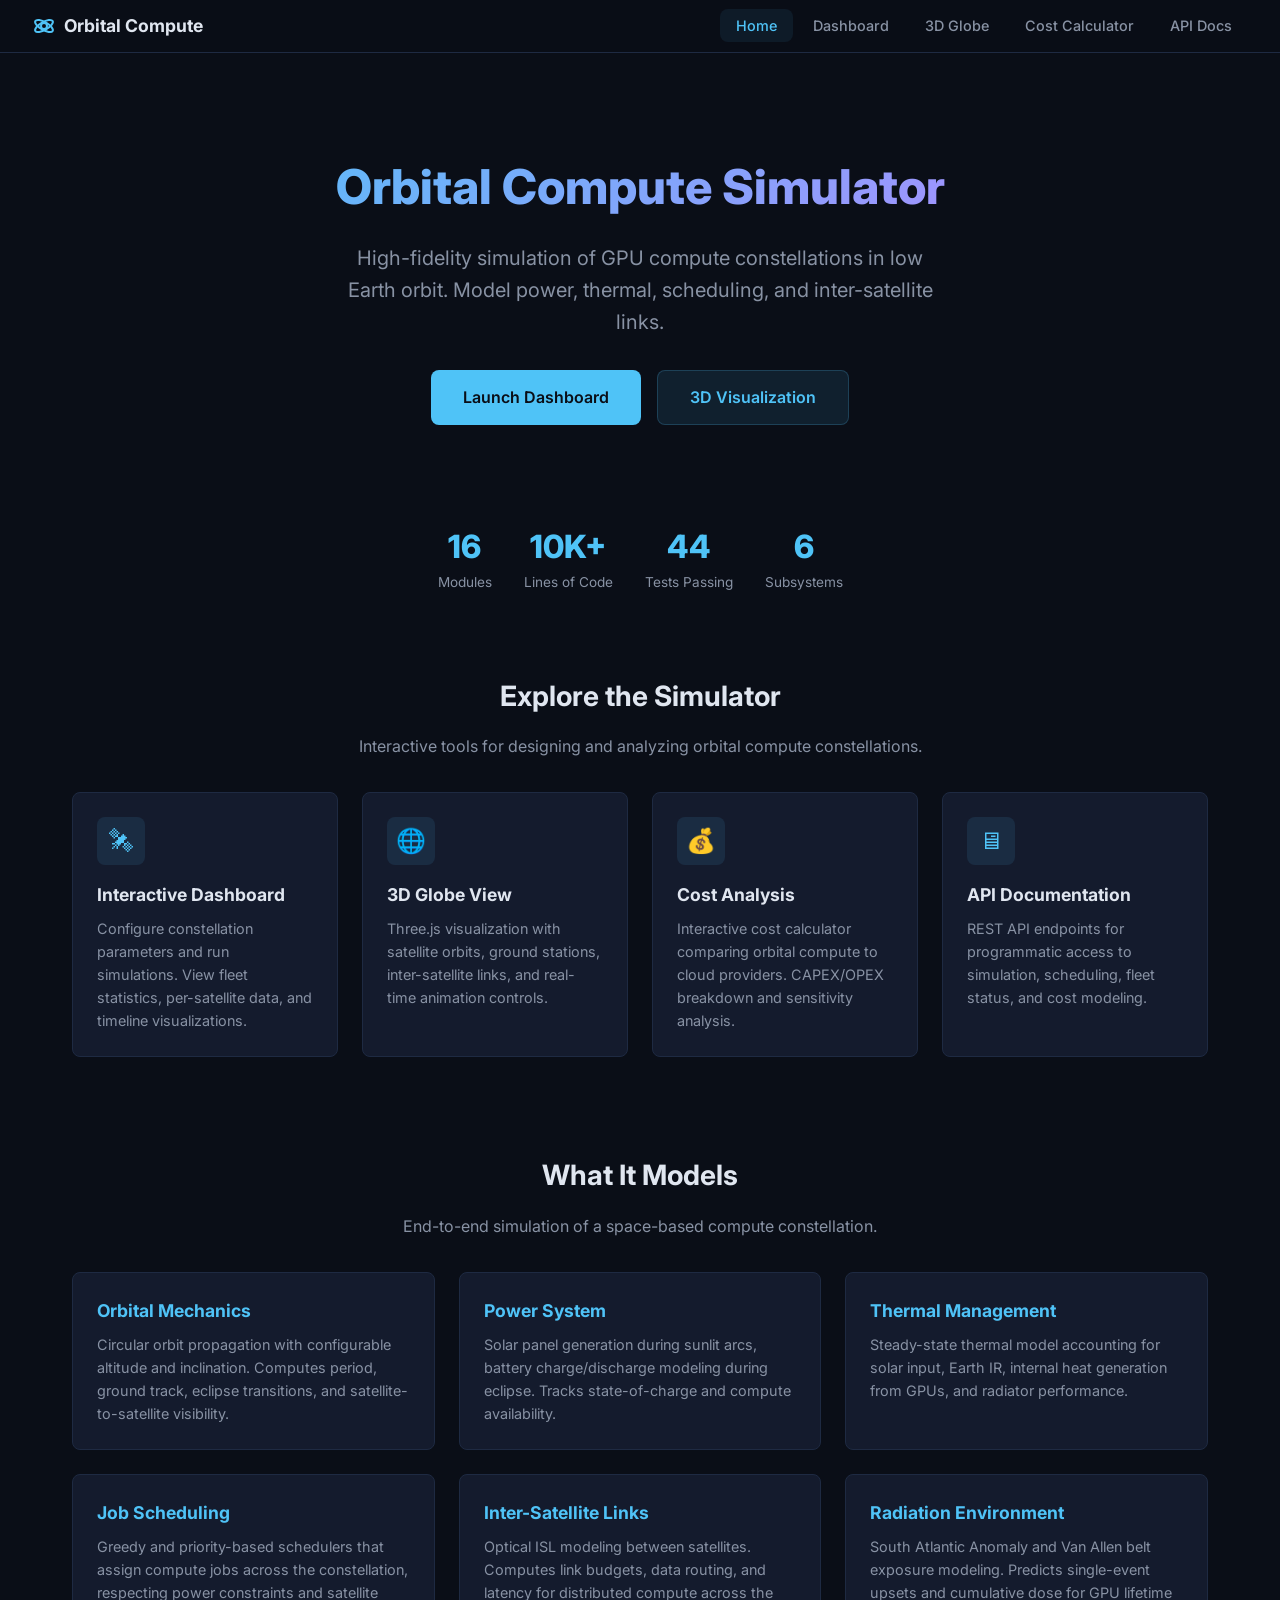
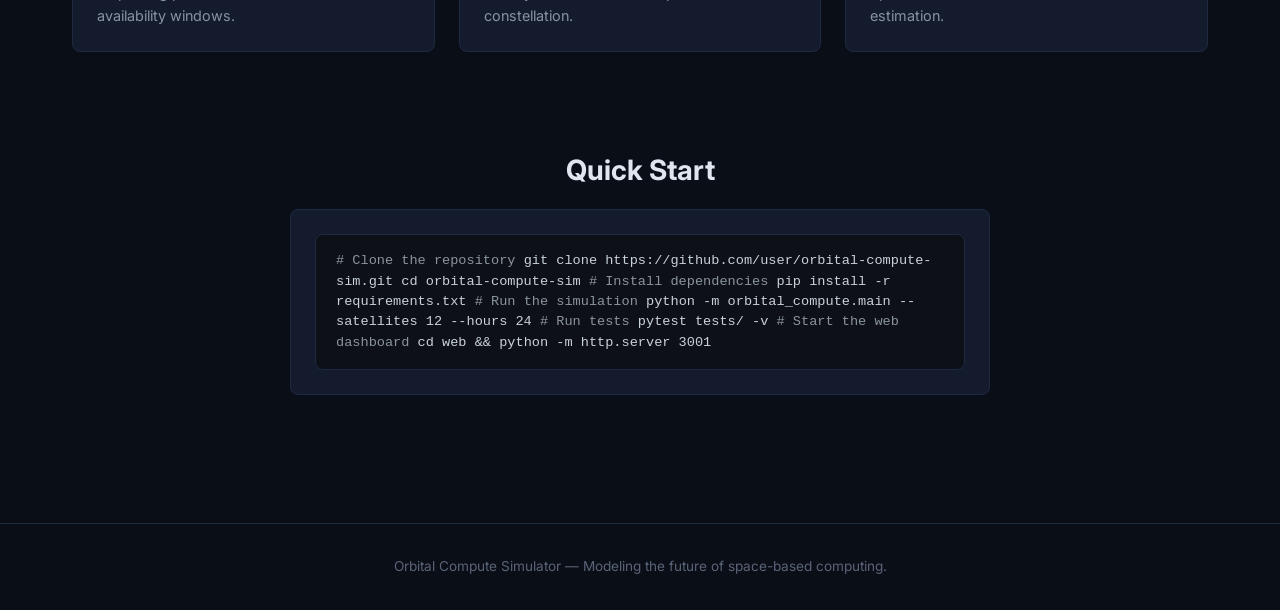
==== docs/index.html @ 0a1ed575 "Move web app to docs/ for GitHub Pages" ====
<!DOCTYPE html>
<html lang="en">
<head>
  <meta charset="UTF-8">
  <meta name="viewport" content="width=device-width, initial-scale=1.0">
  <title>Orbital Compute Simulator</title>
  <link rel="stylesheet" href="css/style.css">
  <link rel="preconnect" href="https://fonts.googleapis.com">
  <link href="https://fonts.googleapis.com/css2?family=Inter:wght@400;500;600;700;800&display=swap" rel="stylesheet">
</head>
<body>
  <nav class="navbar">
    <a href="index.html" class="nav-brand">
      <svg viewBox="0 0 24 24" fill="none" stroke="#4fc3f7" stroke-width="2"><circle cx="12" cy="12" r="3"/><ellipse cx="12" cy="12" rx="10" ry="4" transform="rotate(-30 12 12)"/><ellipse cx="12" cy="12" rx="10" ry="4" transform="rotate(30 12 12)"/></svg>
      Orbital Compute
    </a>
    <button class="nav-toggle" onclick="document.querySelector('.nav-links').classList.toggle('open')">&#9776;</button>
    <ul class="nav-links">
      <li><a href="index.html" class="active">Home</a></li>
      <li><a href="dashboard.html">Dashboard</a></li>
      <li><a href="globe.html">3D Globe</a></li>
      <li><a href="cost.html">Cost Calculator</a></li>
      <li><a href="api-docs.html">API Docs</a></li>
    </ul>
  </nav>

  <main class="container">
    <section class="hero">
      <h1>Orbital Compute Simulator</h1>
      <p class="tagline">High-fidelity simulation of GPU compute constellations in low Earth orbit. Model power, thermal, scheduling, and inter-satellite links.</p>
      <div style="display:flex;gap:1rem;justify-content:center;flex-wrap:wrap">
        <a href="dashboard.html" class="btn btn-primary btn-lg">Launch Dashboard</a>
        <a href="globe.html" class="btn btn-secondary btn-lg">3D Visualization</a>
      </div>
    </section>

    <section class="stats-row">
      <div class="stat-item">
        <div class="stat-value">16</div>
        <div class="stat-label">Modules</div>
      </div>
      <div class="stat-item">
        <div class="stat-value">10K+</div>
        <div class="stat-label">Lines of Code</div>
      </div>
      <div class="stat-item">
        <div class="stat-value">44</div>
        <div class="stat-label">Tests Passing</div>
      </div>
      <div class="stat-item">
        <div class="stat-value">6</div>
        <div class="stat-label">Subsystems</div>
      </div>
    </section>

    <section class="section">
      <h2 class="section-title">Explore the Simulator</h2>
      <p class="section-subtitle">Interactive tools for designing and analyzing orbital compute constellations.</p>
      <div class="card-grid">
        <a href="dashboard.html" class="card" style="text-decoration:none">
          <div class="card-icon">&#128752;</div>
          <h3>Interactive Dashboard</h3>
          <p>Configure constellation parameters and run simulations. View fleet statistics, per-satellite data, and timeline visualizations.</p>
        </a>
        <a href="globe.html" class="card" style="text-decoration:none">
          <div class="card-icon">&#127760;</div>
          <h3>3D Globe View</h3>
          <p>Three.js visualization with satellite orbits, ground stations, inter-satellite links, and real-time animation controls.</p>
        </a>
        <a href="cost.html" class="card" style="text-decoration:none">
          <div class="card-icon">&#128176;</div>
          <h3>Cost Analysis</h3>
          <p>Interactive cost calculator comparing orbital compute to cloud providers. CAPEX/OPEX breakdown and sensitivity analysis.</p>
        </a>
        <a href="api-docs.html" class="card" style="text-decoration:none">
          <div class="card-icon">&#128421;</div>
          <h3>API Documentation</h3>
          <p>REST API endpoints for programmatic access to simulation, scheduling, fleet status, and cost modeling.</p>
        </a>
      </div>
    </section>

    <section class="section">
      <h2 class="section-title">What It Models</h2>
      <p class="section-subtitle">End-to-end simulation of a space-based compute constellation.</p>
      <div class="card-grid" style="grid-template-columns: repeat(auto-fit, minmax(300px, 1fr))">
        <div class="card">
          <h3 style="color:var(--accent)">Orbital Mechanics</h3>
          <p>Circular orbit propagation with configurable altitude and inclination. Computes period, ground track, eclipse transitions, and satellite-to-satellite visibility.</p>
        </div>
        <div class="card">
          <h3 style="color:var(--accent)">Power System</h3>
          <p>Solar panel generation during sunlit arcs, battery charge/discharge modeling during eclipse. Tracks state-of-charge and compute availability.</p>
        </div>
        <div class="card">
          <h3 style="color:var(--accent)">Thermal Management</h3>
          <p>Steady-state thermal model accounting for solar input, Earth IR, internal heat generation from GPUs, and radiator performance.</p>
        </div>
        <div class="card">
          <h3 style="color:var(--accent)">Job Scheduling</h3>
          <p>Greedy and priority-based schedulers that assign compute jobs across the constellation, respecting power constraints and satellite availability windows.</p>
        </div>
        <div class="card">
          <h3 style="color:var(--accent)">Inter-Satellite Links</h3>
          <p>Optical ISL modeling between satellites. Computes link budgets, data routing, and latency for distributed compute across the constellation.</p>
        </div>
        <div class="card">
          <h3 style="color:var(--accent)">Radiation Environment</h3>
          <p>South Atlantic Anomaly and Van Allen belt exposure modeling. Predicts single-event upsets and cumulative dose for GPU lifetime estimation.</p>
        </div>
      </div>
    </section>

    <section class="section">
      <h2 class="section-title">Quick Start</h2>
      <div class="card" style="max-width:700px;margin:0 auto">
        <div class="code-block"><span class="comment"># Clone the repository</span>
git clone https://github.com/user/orbital-compute-sim.git
cd orbital-compute-sim

<span class="comment"># Install dependencies</span>
pip install -r requirements.txt

<span class="comment"># Run the simulation</span>
python -m orbital_compute.main --satellites 12 --hours 24

<span class="comment"># Run tests</span>
pytest tests/ -v

<span class="comment"># Start the web dashboard</span>
cd web && python -m http.server 3001</div>
      </div>
    </section>
  </main>

  <footer class="footer">
    Orbital Compute Simulator &mdash; Modeling the future of space-based computing.
  </footer>
</body>
</html>
---- docs/css/style.css ----
/* === Orbital Compute Simulator — Shared Styles === */

:root {
  --bg-primary: #0a0e17;
  --bg-card: #141b2d;
  --bg-card-hover: #1a2340;
  --accent: #4fc3f7;
  --accent-dim: #2196f3;
  --text-primary: #e0e6f0;
  --text-secondary: #8892a4;
  --text-muted: #5a6478;
  --border: #1e2a42;
  --success: #66bb6a;
  --warning: #ffa726;
  --danger: #ef5350;
  --radius: 8px;
  --shadow: 0 4px 24px rgba(0,0,0,0.3);
  --font: 'Inter', -apple-system, BlinkMacSystemFont, 'Segoe UI', Roboto, sans-serif;
  --font-mono: 'JetBrains Mono', 'Fira Code', 'Consolas', monospace;
}

*, *::before, *::after { box-sizing: border-box; margin: 0; padding: 0; }

html { font-size: 16px; scroll-behavior: smooth; }

body {
  font-family: var(--font);
  background: var(--bg-primary);
  color: var(--text-primary);
  line-height: 1.6;
  min-height: 100vh;
}

a { color: var(--accent); text-decoration: none; }
a:hover { text-decoration: underline; }

/* === Navigation === */
.navbar {
  display: flex;
  align-items: center;
  justify-content: space-between;
  padding: 0.75rem 2rem;
  background: rgba(10, 14, 23, 0.95);
  border-bottom: 1px solid var(--border);
  position: sticky;
  top: 0;
  z-index: 100;
  backdrop-filter: blur(12px);
}

.nav-brand {
  display: flex;
  align-items: center;
  gap: 0.5rem;
  font-weight: 700;
  font-size: 1.1rem;
  color: var(--text-primary);
}

.nav-brand svg { width: 24px; height: 24px; }

.nav-links {
  display: flex;
  gap: 0.25rem;
  list-style: none;
}

.nav-links a {
  padding: 0.5rem 1rem;
  border-radius: var(--radius);
  color: var(--text-secondary);
  font-size: 0.9rem;
  font-weight: 500;
  transition: all 0.2s;
}

.nav-links a:hover, .nav-links a.active {
  color: var(--accent);
  background: rgba(79, 195, 247, 0.08);
  text-decoration: none;
}

.nav-toggle { display: none; background: none; border: none; color: var(--text-primary); font-size: 1.5rem; cursor: pointer; }

/* === Layout === */
.container { max-width: 1200px; margin: 0 auto; padding: 2rem; }
.container-wide { max-width: 1400px; margin: 0 auto; padding: 2rem; }

/* === Hero === */
.hero {
  text-align: center;
  padding: 4rem 2rem;
}

.hero h1 {
  font-size: 3rem;
  font-weight: 800;
  background: linear-gradient(135deg, var(--accent), #b388ff);
  -webkit-background-clip: text;
  -webkit-text-fill-color: transparent;
  background-clip: text;
  margin-bottom: 1rem;
}

.hero .tagline {
  font-size: 1.25rem;
  color: var(--text-secondary);
  max-width: 600px;
  margin: 0 auto 2rem;
}

/* === Cards === */
.card {
  background: var(--bg-card);
  border: 1px solid var(--border);
  border-radius: var(--radius);
  padding: 1.5rem;
  transition: all 0.2s;
}

.card:hover {
  background: var(--bg-card-hover);
  border-color: rgba(79, 195, 247, 0.2);
  box-shadow: var(--shadow);
}

.card-grid {
  display: grid;
  grid-template-columns: repeat(auto-fit, minmax(260px, 1fr));
  gap: 1.5rem;
}

.card h3 {
  font-size: 1.1rem;
  margin-bottom: 0.5rem;
  color: var(--text-primary);
}

.card p {
  color: var(--text-secondary);
  font-size: 0.9rem;
}

.card-icon {
  width: 48px;
  height: 48px;
  border-radius: var(--radius);
  background: rgba(79, 195, 247, 0.1);
  display: flex;
  align-items: center;
  justify-content: center;
  margin-bottom: 1rem;
  font-size: 1.5rem;
}

/* === Stats Row === */
.stats-row {
  display: flex;
  gap: 2rem;
  justify-content: center;
  flex-wrap: wrap;
  margin: 2rem 0;
}

.stat-item {
  text-align: center;
}

.stat-value {
  font-size: 2rem;
  font-weight: 800;
  color: var(--accent);
}

.stat-label {
  font-size: 0.85rem;
  color: var(--text-secondary);
}

/* === Section === */
.section {
  padding: 3rem 0;
}

.section-title {
  font-size: 1.75rem;
  font-weight: 700;
  margin-bottom: 1rem;
  text-align: center;
}

.section-subtitle {
  color: var(--text-secondary);
  text-align: center;
  margin-bottom: 2rem;
  max-width: 600px;
  margin-left: auto;
  margin-right: auto;
}

/* === Buttons === */
.btn {
  display: inline-flex;
  align-items: center;
  gap: 0.5rem;
  padding: 0.65rem 1.5rem;
  border-radius: var(--radius);
  font-weight: 600;
  font-size: 0.9rem;
  border: none;
  cursor: pointer;
  transition: all 0.2s;
  font-family: var(--font);
}

.btn-primary {
  background: var(--accent);
  color: #0a0e17;
}

.btn-primary:hover { background: #29b6f6; }

.btn-secondary {
  background: rgba(79, 195, 247, 0.1);
  color: var(--accent);
  border: 1px solid rgba(79, 195, 247, 0.2);
}

.btn-secondary:hover { background: rgba(79, 195, 247, 0.2); }

.btn-lg { padding: 0.85rem 2rem; font-size: 1rem; }

/* === Controls Panel === */
.controls-panel {
  background: var(--bg-card);
  border: 1px solid var(--border);
  border-radius: var(--radius);
  padding: 1.5rem;
  margin-bottom: 1.5rem;
}

.controls-grid {
  display: grid;
  grid-template-columns: repeat(auto-fit, minmax(200px, 1fr));
  gap: 1rem;
  align-items: end;
}

.control-group {
  display: flex;
  flex-direction: column;
  gap: 0.35rem;
}

.control-group label {
  font-size: 0.8rem;
  color: var(--text-secondary);
  font-weight: 600;
  text-transform: uppercase;
  letter-spacing: 0.05em;
}

.control-group input[type="range"] {
  -webkit-appearance: none;
  appearance: none;
  width: 100%;
  height: 6px;
  border-radius: 3px;
  background: var(--border);
  outline: none;
}

.control-group input[type="range"]::-webkit-slider-thumb {
  -webkit-appearance: none;
  appearance: none;
  width: 18px;
  height: 18px;
  border-radius: 50%;
  background: var(--accent);
  cursor: pointer;
}

.control-group select {
  background: var(--bg-primary);
  color: var(--text-primary);
  border: 1px solid var(--border);
  border-radius: var(--radius);
  padding: 0.5rem;
  font-family: var(--font);
  font-size: 0.9rem;
}

.control-value {
  font-size: 0.9rem;
  color: var(--accent);
  font-weight: 600;
}

/* === Tables === */
.table-wrap {
  overflow-x: auto;
  border-radius: var(--radius);
  border: 1px solid var(--border);
}

table {
  width: 100%;
  border-collapse: collapse;
  font-size: 0.85rem;
}

th {
  background: var(--bg-card);
  color: var(--text-secondary);
  font-weight: 600;
  text-transform: uppercase;
  letter-spacing: 0.05em;
  font-size: 0.75rem;
  padding: 0.75rem 1rem;
  text-align: left;
  border-bottom: 1px solid var(--border);
}

td {
  padding: 0.65rem 1rem;
  border-bottom: 1px solid var(--border);
}

tr:hover td { background: rgba(79, 195, 247, 0.03); }

/* === Code Blocks === */
.code-block {
  background: #0d1117;
  border: 1px solid var(--border);
  border-radius: var(--radius);
  padding: 1rem 1.25rem;
  font-family: var(--font-mono);
  font-size: 0.85rem;
  overflow-x: auto;
  line-height: 1.5;
  color: #c9d1d9;
}

.code-block .comment { color: #8b949e; }
.code-block .string { color: #a5d6ff; }
.code-block .keyword { color: #ff7b72; }
.code-block .number { color: #79c0ff; }

/* === Badge === */
.badge {
  display: inline-block;
  padding: 0.2rem 0.6rem;
  border-radius: 4px;
  font-size: 0.75rem;
  font-weight: 600;
}

.badge-success { background: rgba(102, 187, 106, 0.15); color: var(--success); }
.badge-warning { background: rgba(255, 167, 38, 0.15); color: var(--warning); }
.badge-danger  { background: rgba(239, 83, 80, 0.15); color: var(--danger); }
.badge-info    { background: rgba(79, 195, 247, 0.15); color: var(--accent); }

/* === Canvas Container === */
.chart-container {
  background: var(--bg-card);
  border: 1px solid var(--border);
  border-radius: var(--radius);
  padding: 1rem;
  margin-bottom: 1rem;
}

.chart-container canvas {
  width: 100%;
  height: 300px;
}

.chart-title {
  font-size: 0.85rem;
  font-weight: 600;
  color: var(--text-secondary);
  text-transform: uppercase;
  letter-spacing: 0.05em;
  margin-bottom: 0.75rem;
}

/* === Globe Container === */
#globe-container {
  width: 100%;
  height: calc(100vh - 60px);
  position: relative;
}

#globe-container canvas { display: block; }

.globe-overlay {
  position: absolute;
  top: 1rem;
  left: 1rem;
  z-index: 10;
}

.globe-info {
  position: absolute;
  bottom: 1rem;
  right: 1rem;
  z-index: 10;
  background: rgba(20, 27, 45, 0.9);
  border: 1px solid var(--border);
  border-radius: var(--radius);
  padding: 1rem;
  min-width: 220px;
  backdrop-filter: blur(8px);
}

.time-controls {
  position: absolute;
  bottom: 1rem;
  left: 50%;
  transform: translateX(-50%);
  z-index: 10;
  display: flex;
  align-items: center;
  gap: 0.75rem;
  background: rgba(20, 27, 45, 0.9);
  border: 1px solid var(--border);
  border-radius: var(--radius);
  padding: 0.75rem 1.25rem;
  backdrop-filter: blur(8px);
}

.time-controls input[type="range"] { width: 300px; }

.time-controls button {
  background: rgba(79, 195, 247, 0.15);
  border: 1px solid rgba(79, 195, 247, 0.3);
  color: var(--accent);
  border-radius: var(--radius);
  padding: 0.4rem 0.8rem;
  cursor: pointer;
  font-family: var(--font);
  font-weight: 600;
}

/* === API Docs === */
.endpoint {
  background: var(--bg-card);
  border: 1px solid var(--border);
  border-radius: var(--radius);
  margin-bottom: 1.5rem;
  overflow: hidden;
}

.endpoint-header {
  display: flex;
  align-items: center;
  gap: 0.75rem;
  padding: 1rem 1.25rem;
  border-bottom: 1px solid var(--border);
  cursor: pointer;
}

.endpoint-header:hover { background: rgba(79, 195, 247, 0.03); }

.method {
  padding: 0.25rem 0.6rem;
  border-radius: 4px;
  font-size: 0.75rem;
  font-weight: 700;
  font-family: var(--font-mono);
}

.method-get { background: rgba(102, 187, 106, 0.15); color: var(--success); }
.method-post { background: rgba(79, 195, 247, 0.15); color: var(--accent); }
.method-put { background: rgba(255, 167, 38, 0.15); color: var(--warning); }
.method-delete { background: rgba(239, 83, 80, 0.15); color: var(--danger); }

.endpoint-path {
  font-family: var(--font-mono);
  font-size: 0.9rem;
  font-weight: 600;
}

.endpoint-desc {
  color: var(--text-secondary);
  font-size: 0.85rem;
  margin-left: auto;
}

.endpoint-body {
  padding: 1.25rem;
}

/* === Footer === */
.footer {
  text-align: center;
  padding: 2rem;
  border-top: 1px solid var(--border);
  color: var(--text-muted);
  font-size: 0.85rem;
  margin-top: 3rem;
}

/* === Responsive === */
@media (max-width: 768px) {
  .navbar { padding: 0.75rem 1rem; }

  .nav-links {
    display: none;
    position: absolute;
    top: 100%;
    left: 0;
    right: 0;
    flex-direction: column;
    background: var(--bg-primary);
    border-bottom: 1px solid var(--border);
    padding: 0.5rem;
  }

  .nav-links.open { display: flex; }
  .nav-toggle { display: block; }

  .hero h1 { font-size: 2rem; }
  .hero .tagline { font-size: 1rem; }
  .container, .container-wide { padding: 1rem; }
  .controls-grid { grid-template-columns: 1fr; }
  .stats-row { gap: 1rem; }
  .time-controls { flex-wrap: wrap; width: 90%; }
  .time-controls input[type="range"] { width: 100%; }
}

/* === Utility === */
.flex { display: flex; }
.flex-col { flex-direction: column; }
.gap-1 { gap: 1rem; }
.gap-2 { gap: 2rem; }
.mt-1 { margin-top: 1rem; }
.mt-2 { margin-top: 2rem; }
.mb-1 { margin-bottom: 1rem; }
.mb-2 { margin-bottom: 2rem; }
.text-center { text-align: center; }
.text-accent { color: var(--accent); }
.text-muted { color: var(--text-secondary); }
.text-sm { font-size: 0.85rem; }
.fw-bold { font-weight: 700; }
.w-full { width: 100%; }

/* Loading spinner */
.spinner {
  width: 24px;
  height: 24px;
  border: 3px solid var(--border);
  border-top-color: var(--accent);
  border-radius: 50%;
  animation: spin 0.8s linear infinite;
  display: inline-block;
}

@keyframes spin { to { transform: rotate(360deg); } }

/* Fade in animation */
.fade-in {
  animation: fadeIn 0.4s ease-out;
}

@keyframes fadeIn {
  from { opacity: 0; transform: translateY(8px); }
  to { opacity: 1; transform: translateY(0); }
}
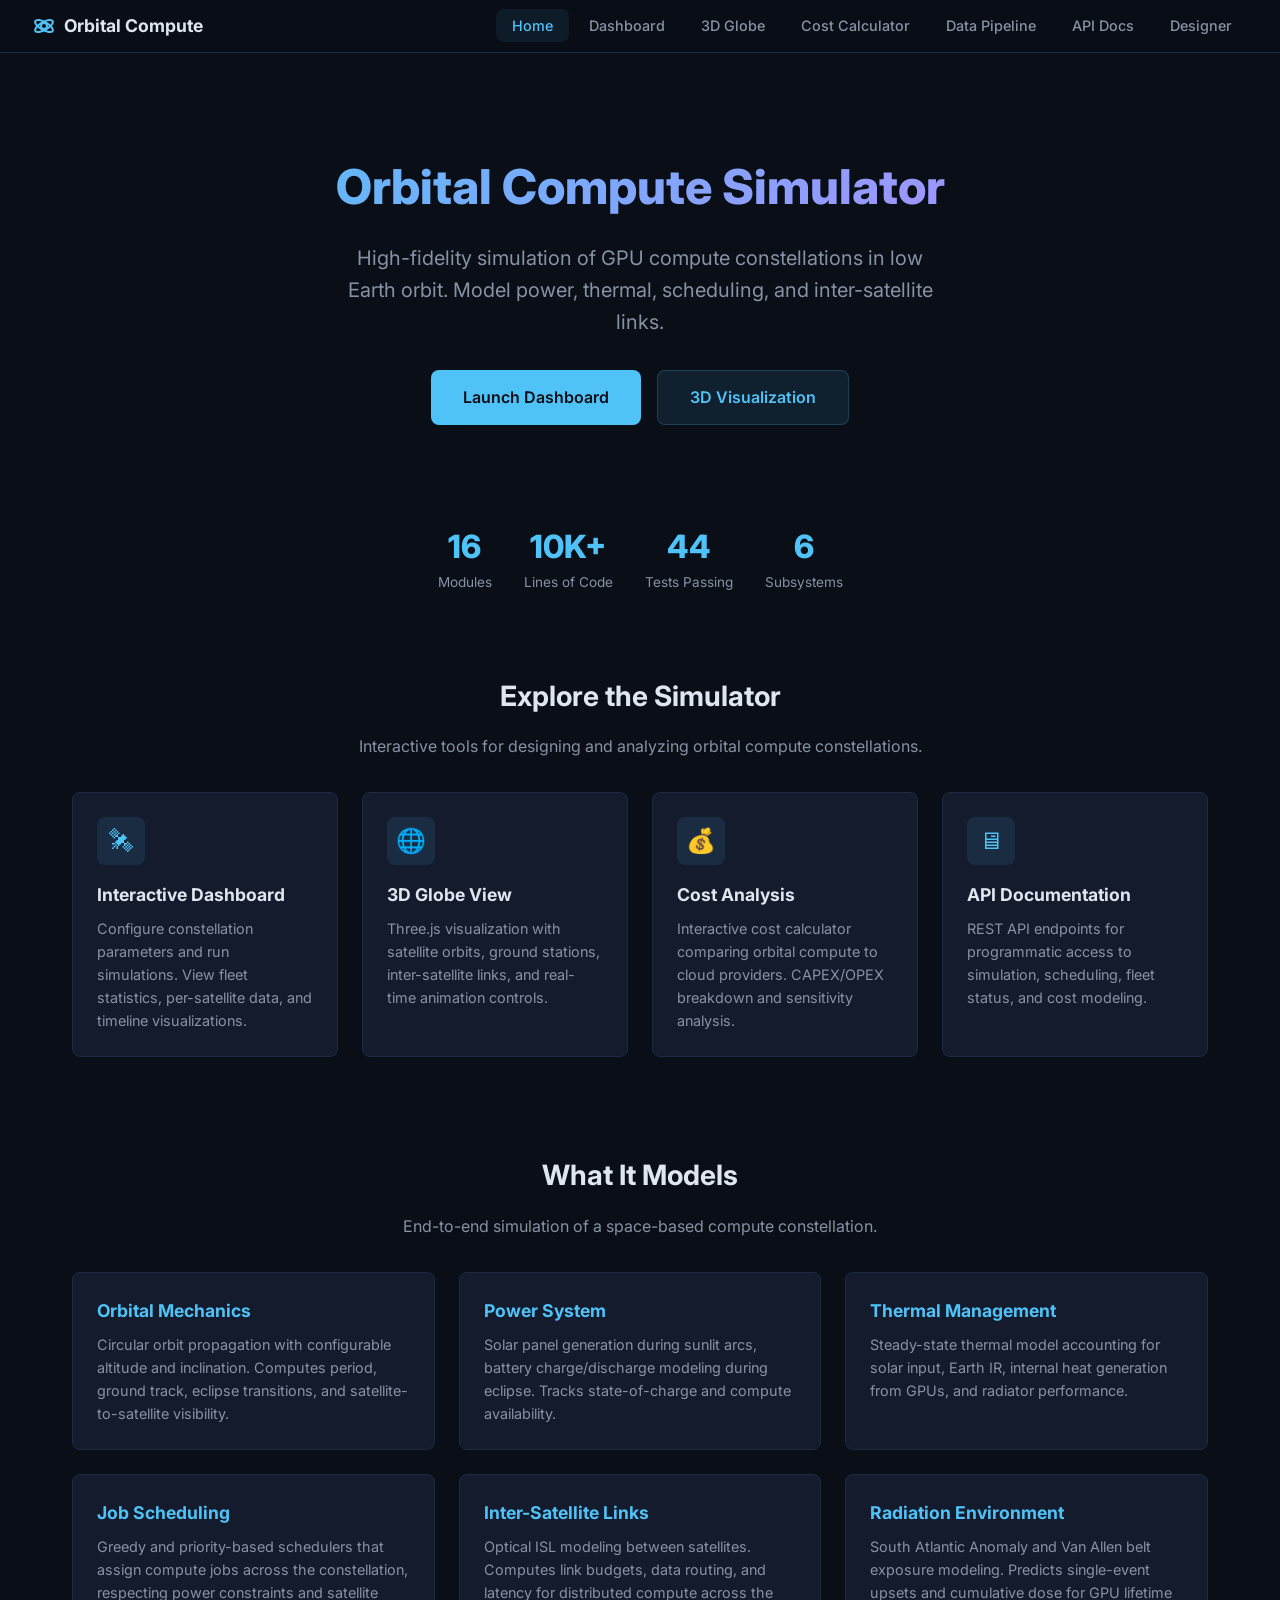
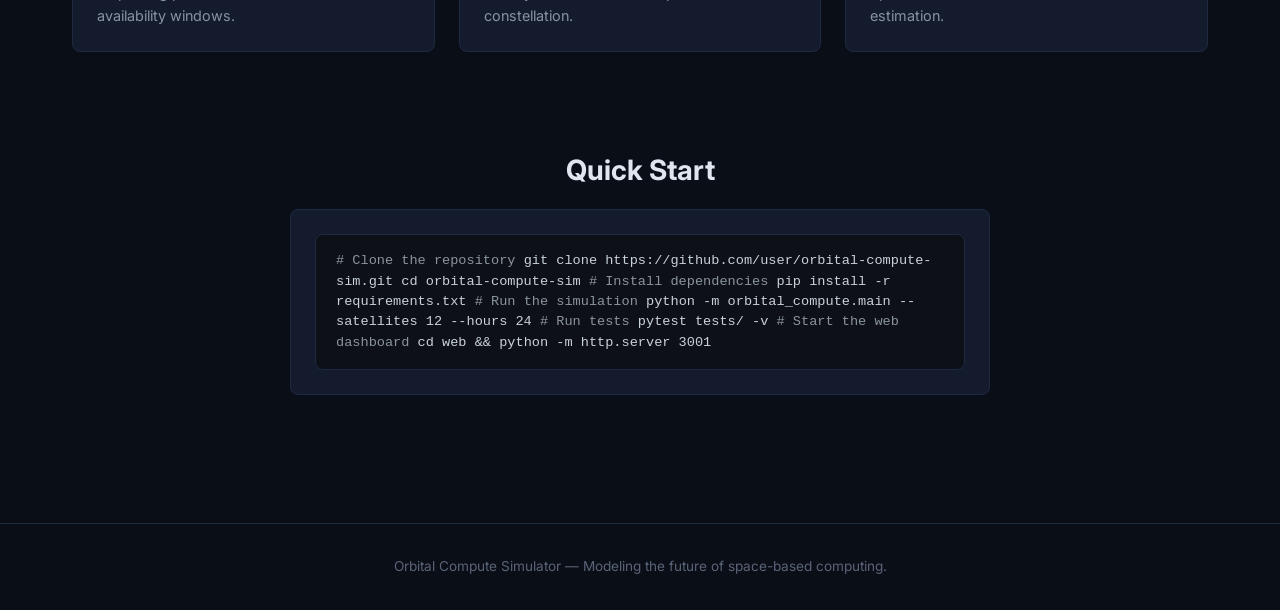
==== commit 7587b6c3: "Add data pipeline visualization page + nav updates - docs/pipeline.html: Interactive data pipeline a" ====
--- a/docs/index.html
+++ b/docs/index.html
@@ -20,7 +20,9 @@
       <li><a href="dashboard.html">Dashboard</a></li>
       <li><a href="globe.html">3D Globe</a></li>
       <li><a href="cost.html">Cost Calculator</a></li>
+      <li><a href="pipeline.html">Data Pipeline</a></li>
       <li><a href="api-docs.html">API Docs</a></li>
+      <li><a href="designer.html">Designer</a></li>
     </ul>
   </nav>
 
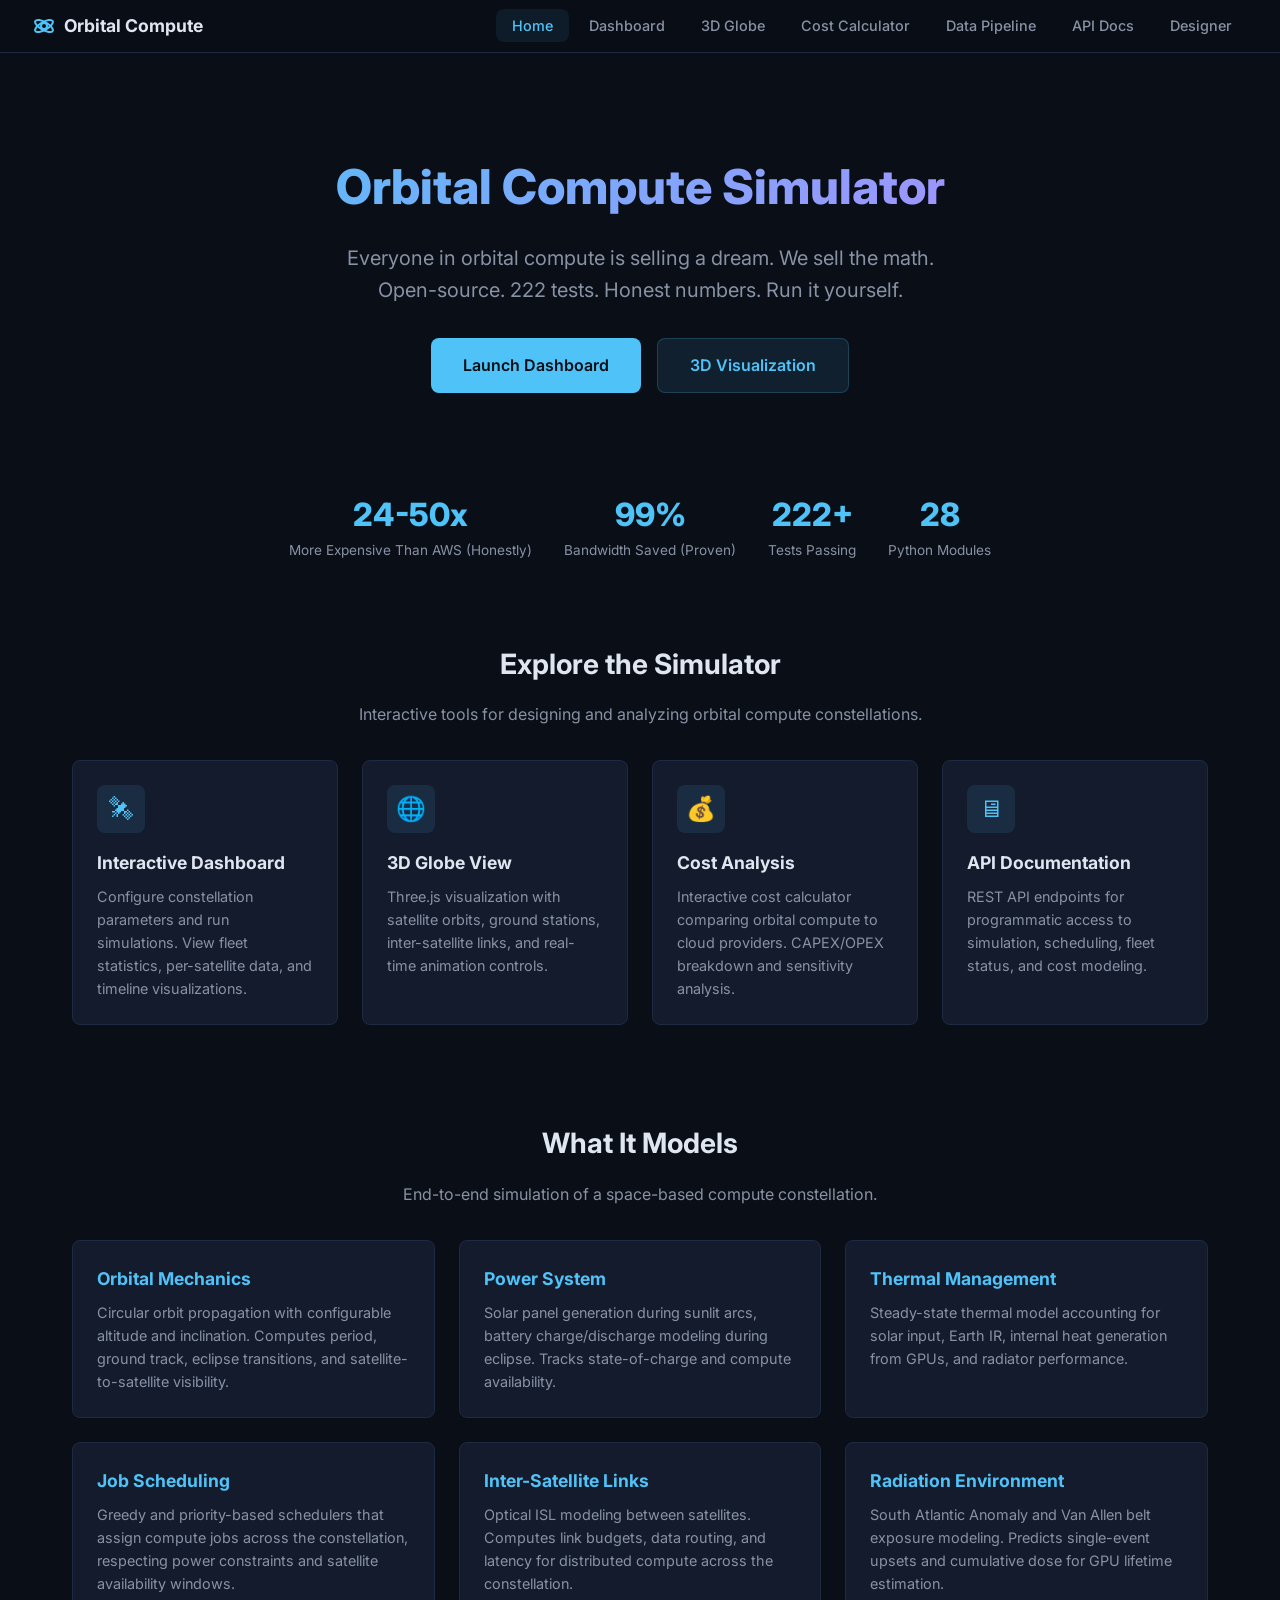
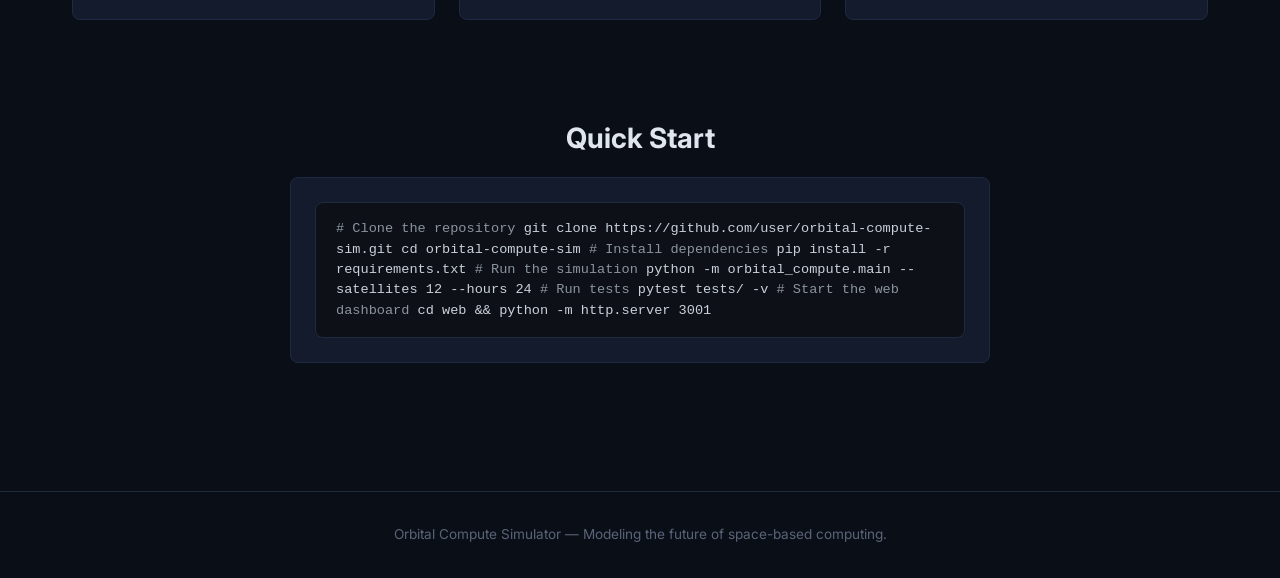
==== commit 879d9ae7: "Rewrite web landing page: honesty-first positioning 'Everyone in orbital compute is selling a dream." ====
--- a/docs/index.html
+++ b/docs/index.html
@@ -3,7 +3,16 @@
 <head>
   <meta charset="UTF-8">
   <meta name="viewport" content="width=device-width, initial-scale=1.0">
-  <title>Orbital Compute Simulator</title>
+  <title>Orbital Compute Simulator — Schedule GPU Jobs Across Satellite Constellations</title>
+  <meta name="description" content="Open-source simulator for space-based data centers. Model orbital mechanics, power, thermal, radiation, and job scheduling. 23 modules, 163 tests, interactive web tools.">
+  <meta name="keywords" content="orbital compute, satellite datacenter, space computing, LEO, GPU scheduling, Starcloud, Axiom Space, orbital edge computing">
+  <meta property="og:title" content="Orbital Compute Simulator">
+  <meta property="og:description" content="The open-source toolkit for designing and simulating satellite compute constellations. Interactive 3D globe, cost calculator, constellation designer.">
+  <meta property="og:type" content="website">
+  <meta property="og:url" content="https://shipitandpray.github.io/orbital-compute/">
+  <meta name="twitter:card" content="summary_large_image">
+  <meta name="twitter:title" content="Orbital Compute Simulator">
+  <meta name="twitter:description" content="Schedule GPU jobs across satellite constellations. 23 modules, 163 tests, interactive web tools. Open source.">
   <link rel="stylesheet" href="css/style.css">
   <link rel="preconnect" href="https://fonts.googleapis.com">
   <link href="https://fonts.googleapis.com/css2?family=Inter:wght@400;500;600;700;800&display=swap" rel="stylesheet">
@@ -29,7 +38,8 @@
   <main class="container">
     <section class="hero">
       <h1>Orbital Compute Simulator</h1>
-      <p class="tagline">High-fidelity simulation of GPU compute constellations in low Earth orbit. Model power, thermal, scheduling, and inter-satellite links.</p>
+      <p class="tagline">Everyone in orbital compute is selling a dream. We sell the math.<br>
+      Open-source. 222 tests. Honest numbers. Run it yourself.</p>
       <div style="display:flex;gap:1rem;justify-content:center;flex-wrap:wrap">
         <a href="dashboard.html" class="btn btn-primary btn-lg">Launch Dashboard</a>
         <a href="globe.html" class="btn btn-secondary btn-lg">3D Visualization</a>
@@ -38,20 +48,20 @@
 
     <section class="stats-row">
       <div class="stat-item">
-        <div class="stat-value">16</div>
-        <div class="stat-label">Modules</div>
+        <div class="stat-value">24-50x</div>
+        <div class="stat-label">More Expensive Than AWS (Honestly)</div>
       </div>
       <div class="stat-item">
-        <div class="stat-value">10K+</div>
-        <div class="stat-label">Lines of Code</div>
+        <div class="stat-value">99%</div>
+        <div class="stat-label">Bandwidth Saved (Proven)</div>
       </div>
       <div class="stat-item">
-        <div class="stat-value">44</div>
+        <div class="stat-value">222+</div>
         <div class="stat-label">Tests Passing</div>
       </div>
       <div class="stat-item">
-        <div class="stat-value">6</div>
-        <div class="stat-label">Subsystems</div>
+        <div class="stat-value">28</div>
+        <div class="stat-label">Python Modules</div>
       </div>
     </section>
 
